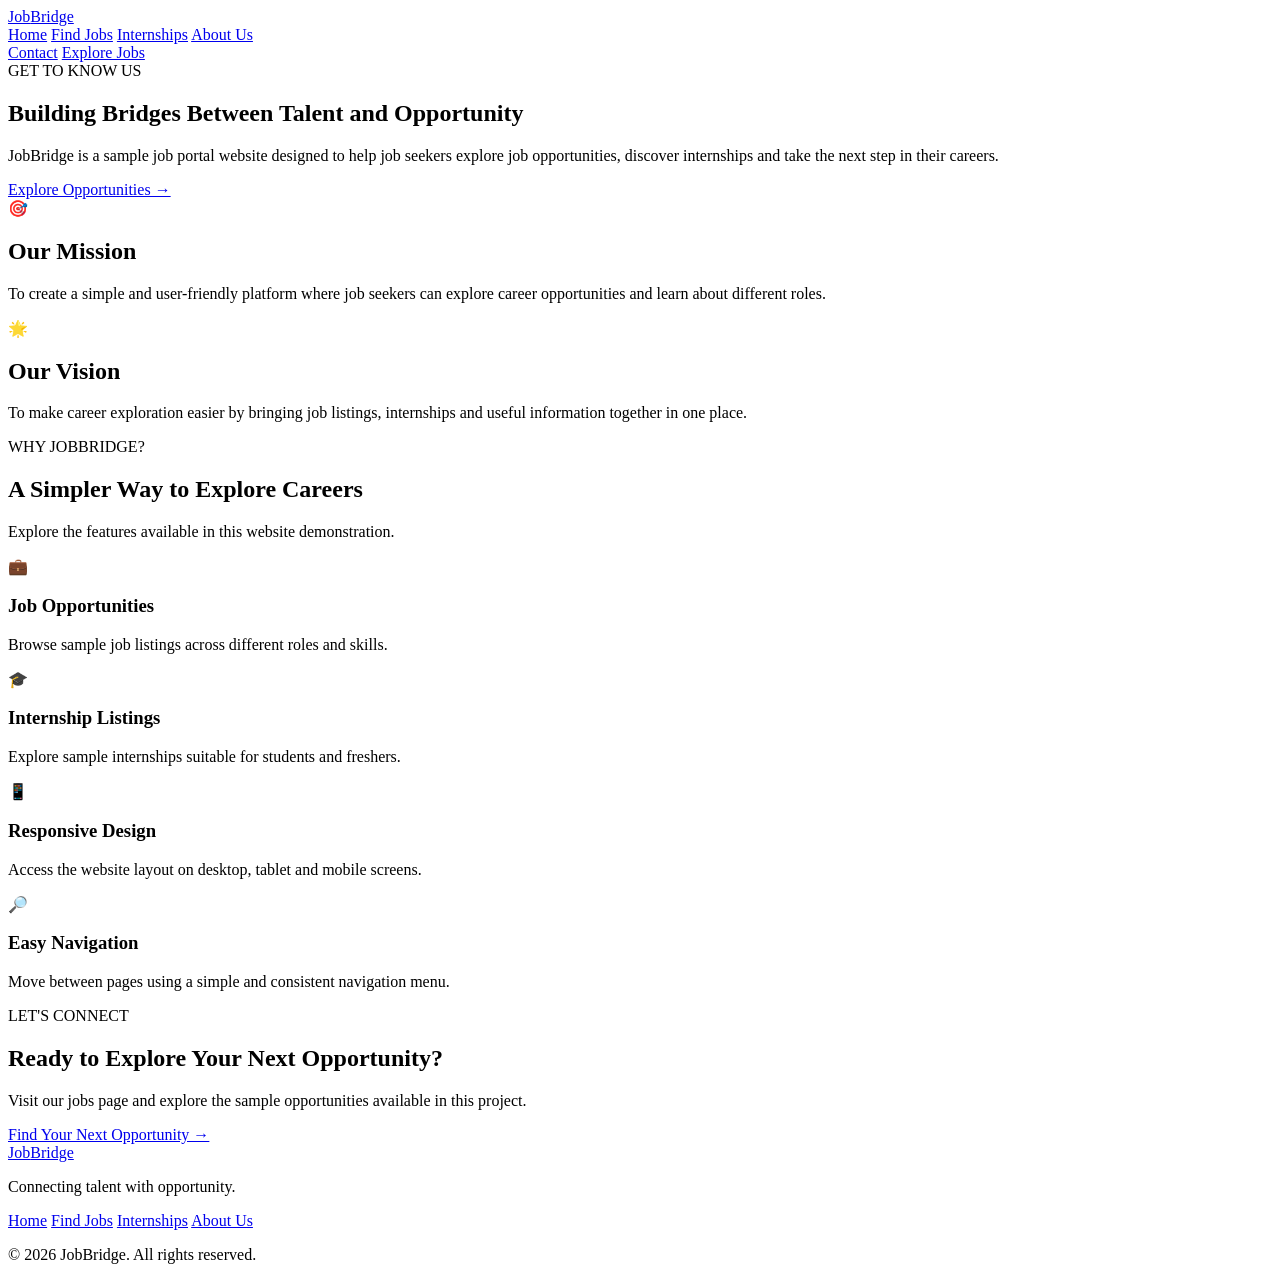
==== about.html @ 2a0fb878 "Add files via upload" ====
<!DOCTYPE html>
<html lang="en">
<head>
    <meta charset="UTF-8">
    <meta name="viewport" content="width=device-width, initial-scale=1.0">
    <title>About Us | JobBridge</title>
    <meta name="description" content="Learn about JobBridge and our mission to connect job seekers with career opportunities.">
    <link rel="stylesheet" href="css/style.css">
</head>
<body>

    <!-- Navbar -->
    <header class="navbar">
        <a href="index.html" class="logo">Job<span>Bridge</span></a>

        <nav class="nav-links">
            <a href="index.html">Home</a>
            <a href="jobs.html">Find Jobs</a>
            <a href="internships.html">Internships</a>
            <a href="about.html" class="active">About Us</a>
        </nav>

        <div class="nav-buttons">
            <a href="#contact" class="login-btn">Contact</a>
            <a href="jobs.html" class="register-btn">Explore Jobs</a>
        </div>
    </header>

    <!-- About Hero -->
    <section class="about-hero">
        <span class="about-eyebrow">GET TO KNOW US</span>

        <h1>Building Bridges Between <span>Talent and Opportunity</span></h1>

        <p>
            JobBridge is a sample job portal website designed to help job seekers
            explore job opportunities, discover internships and take the next
            step in their careers.
        </p>

        <a href="jobs.html" class="about-cta">Explore Opportunities →</a>
    </section>

    <!-- Mission and Vision -->
    <section class="about-mission">

        <article class="mission-card">
            <div class="mission-icon">🎯</div>
            <h2>Our Mission</h2>
            <p>
                To create a simple and user-friendly platform where job seekers
                can explore career opportunities and learn about different roles.
            </p>
        </article>

        <article class="mission-card">
            <div class="mission-icon">🌟</div>
            <h2>Our Vision</h2>
            <p>
                To make career exploration easier by bringing job listings,
                internships and useful information together in one place.
            </p>
        </article>

    </section>

    <!-- Why Choose Us -->
    <section class="about-features">

        <div class="about-section-heading">
            <span>WHY JOBBRIDGE?</span>
            <h2>A Simpler Way to Explore Careers</h2>
            <p>Explore the features available in this website demonstration.</p>
        </div>

        <div class="about-feature-grid">

            <article class="about-feature-card">
                <div class="feature-icon">💼</div>
                <h3>Job Opportunities</h3>
                <p>Browse sample job listings across different roles and skills.</p>
            </article>

            <article class="about-feature-card">
                <div class="feature-icon">🎓</div>
                <h3>Internship Listings</h3>
                <p>Explore sample internships suitable for students and freshers.</p>
            </article>

            <article class="about-feature-card">
                <div class="feature-icon">📱</div>
                <h3>Responsive Design</h3>
                <p>Access the website layout on desktop, tablet and mobile screens.</p>
            </article>

            <article class="about-feature-card">
                <div class="feature-icon">🔎</div>
                <h3>Easy Navigation</h3>
                <p>Move between pages using a simple and consistent navigation menu.</p>
            </article>

        </div>

    </section>

    <!-- Contact Section -->
    <section class="about-contact" id="contact">
        <span>LET'S CONNECT</span>
        <h2>Ready to Explore Your Next Opportunity?</h2>
        <p>
            Visit our jobs page and explore the sample opportunities available
            in this project.
        </p>
        <a href="jobs.html" class="about-cta">Find Your Next Opportunity →</a>
    </section>

    <!-- Footer -->
    <footer class="footer">
        <a href="index.html" class="logo">Job<span>Bridge</span></a>
        <p>Connecting talent with opportunity.</p>

        <div class="about-footer-links">
            <a href="index.html">Home</a>
            <a href="jobs.html">Find Jobs</a>
            <a href="internships.html">Internships</a>
            <a href="about.html">About Us</a>
        </div>

        <p class="copyright">© 2026 JobBridge. All rights reserved.</p>
    </footer>

</body>
</html>
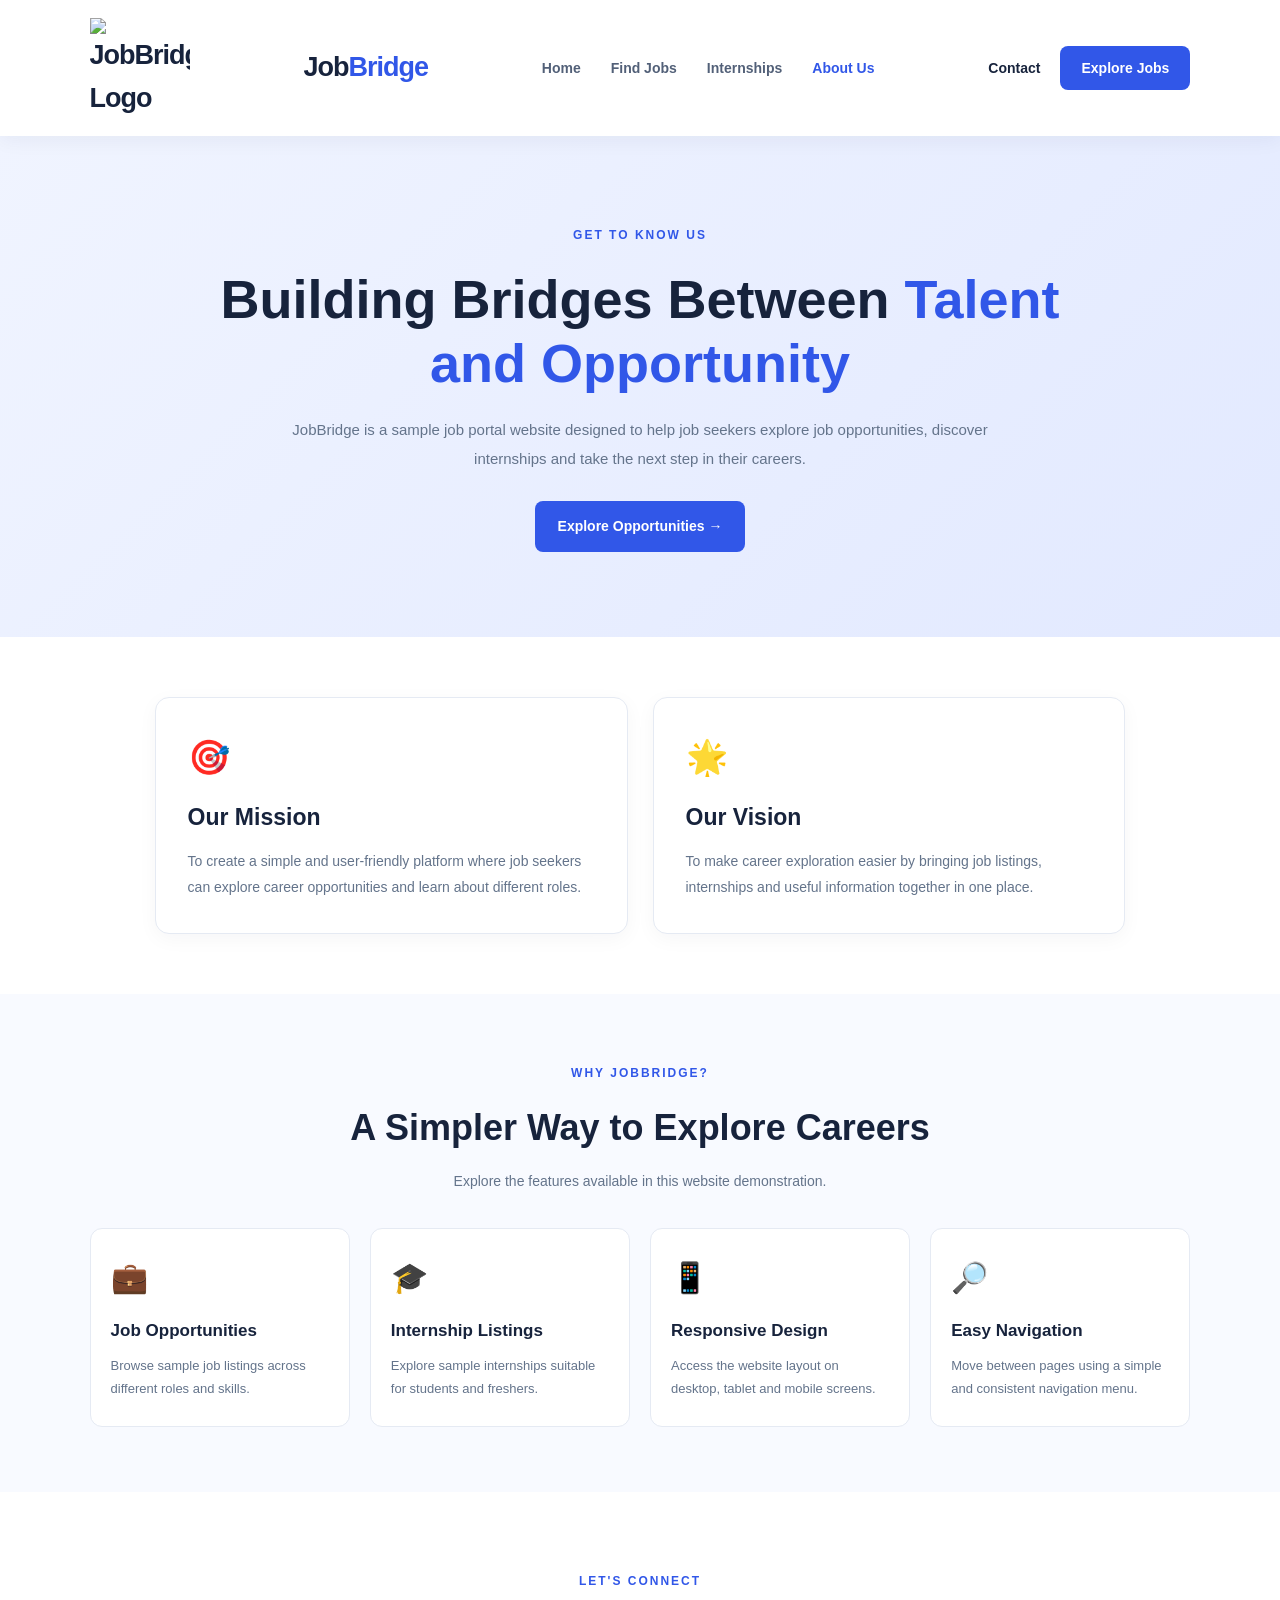
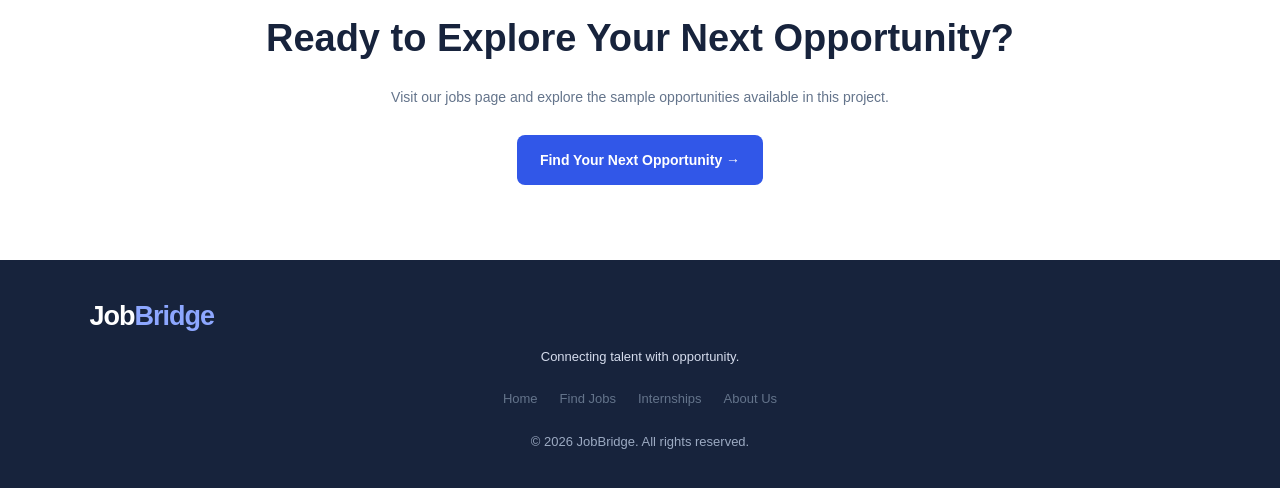
==== commit bf215615: "Update JobBridge design and logo" ====
--- a/about.html
+++ b/about.html
@@ -12,6 +12,9 @@
 
     <!-- Navbar -->
     <header class="navbar">
+        <a href="index.html" class="logo">
+    <img src="images/jobbridge-logo.png" alt="JobBridge Logo">
+</a>
         <a href="index.html" class="logo">Job<span>Bridge</span></a>
 
         <nav class="nav-links">
--- a/css/style.css
+++ b/css/style.css
@@ -0,0 +1,1538 @@
+
+/* ===== Global Styles ===== */
+* {
+    margin: 0;
+    padding: 0;
+    box-sizing: border-box;
+}
+
+:root {
+    --primary: #3157e8;
+    --primary-dark: #203fbd;
+    --dark: #17233c;
+    --text: #64748b;
+    --light: #f5f7ff;
+    --white: #ffffff;
+}
+
+html {
+    scroll-behavior: smooth;
+}
+
+body {
+    font-family: Arial, sans-serif;
+    color: var(--dark);
+    background: var(--white);
+    line-height: 1.6;
+}
+
+a {
+    text-decoration: none;
+    color: inherit;
+}
+
+button,
+input {
+    font: inherit;
+}
+
+/* ===== Navbar ===== */
+.navbar {
+    min-height: 82px;
+    padding: 18px 7%;
+    display: flex;
+    align-items: center;
+    justify-content: space-between;
+    gap: 25px;
+    background: var(--white);
+    box-shadow: 0 3px 20px rgba(23, 35, 60, 0.06);
+    position: relative;
+    z-index: 10;
+}
+
+.logo {
+    font-size: 27px;
+    font-weight: 800;
+    letter-spacing: -1px;
+    color: var(--dark);
+}
+
+.logo span {
+    color: var(--primary);
+}
+
+.nav-links {
+    display: flex;
+    align-items: center;
+    gap: 30px;
+}
+
+.nav-links a {
+    color: #526078;
+    font-size: 14px;
+    font-weight: 600;
+    transition: color 0.3s ease;
+}
+
+.nav-links a:hover,
+.nav-links a.active {
+    color: var(--primary);
+}
+
+.nav-buttons {
+    display: flex;
+    align-items: center;
+    gap: 20px;
+    font-size: 14px;
+    font-weight: 700;
+}
+
+.login-btn {
+    color: var(--dark);
+}
+
+.register-btn {
+    background: var(--primary);
+    color: var(--white);
+    padding: 11px 21px;
+    border-radius: 8px;
+    transition: background 0.3s, transform 0.3s;
+}
+
+.register-btn:hover {
+    background: var(--primary-dark);
+    transform: translateY(-2px);
+}
+
+/* ===== Hero Section ===== */
+.hero {
+    padding: 85px 7% 65px;
+    background:
+        radial-gradient(
+            circle at 85% 20%,
+            rgba(112, 145, 255, 0.19),
+            transparent 30%
+        ),
+        linear-gradient(135deg, #f5f7ff, #edf1ff);
+    text-align: center;
+}
+
+.hero-content {
+    max-width: 1100px;
+    margin: auto;
+}
+
+.hero-tag {
+    display: inline-block;
+    padding: 7px 15px;
+    border-radius: 30px;
+    background: #e1e8ff;
+    color: var(--primary);
+    font-size: 12px;
+    font-weight: 800;
+    letter-spacing: 1.5px;
+}
+
+.hero h1 {
+    font-size: clamp(36px, 5vw, 60px);
+    line-height: 1.15;
+    letter-spacing: -2px;
+    margin: 24px 0 18px;
+    color: var(--dark);
+}
+
+.hero h1 span {
+    color: var(--primary);
+}
+
+.hero-content > p {
+    max-width: 650px;
+    margin: 0 auto 32px;
+    color: var(--text);
+    font-size: 17px;
+}
+
+/* ===== Search Form ===== */
+.search-box {
+    max-width: 1000px;
+    margin: 0 auto;
+    padding: 12px;
+    display: grid;
+    grid-template-columns: 1fr 1fr auto;
+    align-items: center;
+    gap: 12px;
+    background: var(--white);
+    border: 1px solid #e7eaf4;
+    border-radius: 15px;
+    box-shadow: 0 15px 45px rgba(41, 64, 135, 0.10);
+    text-align: left;
+}
+
+.search-field {
+    padding: 8px 15px;
+    display: flex;
+    flex-direction: column;
+    gap: 4px;
+}
+
+.search-field + .search-field {
+    border-left: 1px solid #e5e7eb;
+}
+
+.search-field label {
+    font-size: 12px;
+    font-weight: 700;
+    color: var(--dark);
+}
+
+.search-field input {
+    width: 100%;
+    min-width: 0;
+    border: none;
+    outline: none;
+    color: var(--dark);
+    font-size: 14px;
+    background: transparent;
+}
+
+.search-btn {
+    padding: 17px 24px;
+    border: none;
+    border-radius: 9px;
+    background: var(--primary);
+    color: var(--white);
+    font-weight: 700;
+    cursor: pointer;
+    transition: background 0.3s, transform 0.3s;
+}
+
+.search-btn:hover {
+    background: var(--primary-dark);
+    transform: translateY(-2px);
+}
+
+/* ===== Hero Statistics ===== */
+.hero-stats {
+    display: flex;
+    justify-content: center;
+    gap: 75px;
+    margin-top: 38px;
+}
+
+.hero-stats div {
+    display: flex;
+    flex-direction: column;
+}
+
+.hero-stats strong {
+    color: var(--dark);
+    font-size: 25px;
+}
+
+.hero-stats span {
+    color: var(--text);
+    font-size: 13px;
+}
+
+/* ===== Featured Jobs ===== */
+.featured-section {
+    padding: 75px 7%;
+}
+
+.section-heading {
+    text-align: center;
+    margin-bottom: 38px;
+}
+
+.section-heading > span {
+    color: var(--primary);
+    font-size: 12px;
+    font-weight: 800;
+    letter-spacing: 2px;
+}
+
+.section-heading h2 {
+    font-size: 36px;
+    margin: 8px 0;
+    color: var(--dark);
+}
+
+.section-heading p {
+    color: var(--text);
+    font-size: 15px;
+}
+
+.job-grid {
+    display: grid;
+    grid-template-columns: repeat(3, minmax(0, 1fr));
+    gap: 24px;
+    max-width: 1200px;
+    margin: auto;
+}
+
+.job-card {
+    padding: 25px;
+    background: var(--white);
+    border: 1px solid #e7eaf2;
+    border-radius: 15px;
+    box-shadow: 0 5px 20px rgba(23, 35, 60, 0.04);
+    transition: transform 0.3s, box-shadow 0.3s;
+}
+
+.job-card:hover {
+    transform: translateY(-7px);
+    box-shadow: 0 15px 35px rgba(23, 35, 60, 0.10);
+}
+
+.company-icon {
+    width: 48px;
+    height: 48px;
+    display: grid;
+    place-items: center;
+    border-radius: 12px;
+    background: #e2eaff;
+    color: var(--primary);
+    font-size: 23px;
+    font-weight: 800;
+    margin-bottom: 18px;
+}
+
+.company-icon.purple {
+    background: #eee5ff;
+    color: #8146d9;
+}
+
+.company-icon.orange {
+    background: #fff0df;
+    color: #e58b22;
+}
+
+.job-card h3 {
+    font-size: 19px;
+    margin-bottom: 5px;
+}
+
+.company-name,
+.job-location {
+    font-size: 13px;
+    color: var(--text);
+    margin-bottom: 9px;
+}
+
+.job-location {
+    margin-top: 15px;
+}
+
+.job-info {
+    display: flex;
+    gap: 8px;
+    flex-wrap: wrap;
+    margin: 17px 0;
+}
+
+.job-info span {
+    padding: 5px 10px;
+    border-radius: 6px;
+    background: #eef2ff;
+    color: var(--primary);
+    font-size: 11px;
+    font-weight: 700;
+}
+
+.job-bottom {
+    border-top: 1px solid #edf0f5;
+    padding-top: 17px;
+    display: flex;
+    justify-content: space-between;
+    align-items: center;
+    gap: 10px;
+}
+
+.job-bottom strong {
+    color: var(--dark);
+    font-size: 14px;
+}
+
+.job-bottom a {
+    color: var(--primary);
+    font-size: 12px;
+    font-weight: 700;
+}
+
+.job-bottom a:hover {
+    text-decoration: underline;
+}
+
+/* ===== Footer ===== */
+.footer {
+    padding: 35px 7%;
+    background: #17233c;
+    color: #d5dced;
+    text-align: center;
+}
+
+.footer .logo {
+    color: var(--white);
+}
+
+.footer .logo span {
+    color: #8da7ff;
+}
+
+.footer p {
+    font-size: 13px;
+    margin-top: 8px;
+}
+
+.footer .copyright {
+    margin-top: 20px;
+    color: #9caac2;
+}
+
+/* ===== Responsive Design ===== */
+@media (max-width: 900px) {
+    .navbar {
+        flex-wrap: wrap;
+        justify-content: space-between;
+    }
+
+    .nav-links {
+        order: 3;
+        width: 100%;
+        justify-content: center;
+        gap: 22px;
+        flex-wrap: wrap;
+    }
+
+    .hero-stats {
+        gap: 35px;
+    }
+
+    .job-grid {
+        grid-template-columns: repeat(2, minmax(0, 1fr));
+    }
+}
+
+@media (max-width: 600px) {
+    .navbar {
+        padding: 15px 5%;
+        gap: 15px;
+    }
+
+    .logo {
+        font-size: 23px;
+    }
+
+    .nav-buttons {
+        gap: 12px;
+        font-size: 12px;
+    }
+
+    .register-btn {
+        padding: 9px 12px;
+    }
+
+    .nav-links {
+        gap: 14px;
+    }
+
+    .nav-links a {
+        font-size: 12px;
+    }
+
+    .hero {
+        padding: 60px 5% 45px;
+    }
+
+    .hero h1 {
+        letter-spacing: -1px;
+    }
+
+    .hero-content > p {
+        font-size: 15px;
+    }
+
+    .search-box {
+        grid-template-columns: 1fr;
+        padding: 15px;
+    }
+
+    .search-field + .search-field {
+        border-left: none;
+        border-top: 1px solid #e5e7eb;
+        padding-top: 15px;
+    }
+
+    .search-btn {
+        width: 100%;
+    }
+
+    .hero-stats {
+        gap: 20px;
+    }
+
+    .hero-stats strong {
+        font-size: 19px;
+    }
+
+    .hero-stats span {
+        font-size: 10px;
+    }
+
+    .featured-section {
+        padding: 50px 5%;
+    }
+
+    .section-heading h2 {
+        font-size: 29px;
+    }
+
+    .job-grid {
+        grid-template-columns: 1fr;
+    }
+}
+
+
+/* ===== Jobs Page Hero ===== */
+.jobs-hero {
+    padding: 55px 7% 45px;
+    text-align: center;
+    background: linear-gradient(135deg, #f0f4ff, #e6ecff);
+}
+
+.jobs-hero > span {
+    color: var(--primary);
+    font-size: 12px;
+    font-weight: 800;
+    letter-spacing: 2px;
+}
+
+.jobs-hero h1 {
+    margin: 12px 0;
+    color: var(--dark);
+    font-size: clamp(32px, 4vw, 46px);
+}
+
+.jobs-hero > p {
+    color: var(--text);
+    margin-bottom: 25px;
+}
+
+.jobs-search {
+    max-width: 850px;
+    margin: auto;
+    padding: 10px;
+    display: grid;
+    grid-template-columns: 1fr 1fr auto;
+    gap: 10px;
+    background: var(--white);
+    border-radius: 12px;
+    box-shadow: 0 8px 30px rgba(23, 35, 60, 0.08);
+}
+
+.jobs-search input {
+    min-width: 0;
+    padding: 14px;
+    border: 1px solid #e5e9f2;
+    border-radius: 7px;
+    outline: none;
+}
+
+.jobs-search input:focus {
+    border-color: var(--primary);
+}
+
+.jobs-search button {
+    padding: 13px 22px;
+    border: none;
+    border-radius: 7px;
+    background: var(--primary);
+    color: white;
+    font-weight: 700;
+    cursor: pointer;
+    transition: background 0.3s;
+}
+
+.jobs-search button:hover {
+    background: var(--primary-dark);
+}
+
+/* ===== Jobs Layout ===== */
+.jobs-layout {
+    max-width: 1400px;
+    margin: auto;
+    padding: 45px 7%;
+    display: grid;
+    grid-template-columns: 240px minmax(0, 1fr);
+    gap: 30px;
+    align-items: start;
+}
+
+/* ===== Filter Sidebar ===== */
+.filter-sidebar {
+    padding: 25px;
+    background: var(--white);
+    border: 1px solid #e6eaf2;
+    border-radius: 13px;
+    box-shadow: 0 5px 20px rgba(23, 35, 60, 0.04);
+}
+
+.filter-sidebar h2 {
+    font-size: 21px;
+    margin-bottom: 22px;
+}
+
+.filter-group {
+    padding: 20px 0;
+    border-top: 1px solid #edf0f5;
+}
+
+.filter-group h3 {
+    font-size: 15px;
+    margin-bottom: 13px;
+}
+
+.filter-group label {
+    display: flex;
+    align-items: center;
+    gap: 9px;
+    margin: 12px 0;
+    color: var(--text);
+    font-size: 13px;
+    cursor: pointer;
+}
+
+.filter-group input {
+    accent-color: var(--primary);
+    cursor: pointer;
+}
+
+/* ===== Job Results ===== */
+.jobs-results-heading {
+    display: flex;
+    justify-content: space-between;
+    align-items: center;
+    gap: 15px;
+    margin-bottom: 25px;
+}
+
+.jobs-results-heading h2 {
+    font-size: 24px;
+    margin-bottom: 5px;
+}
+
+.jobs-results-heading p {
+    color: var(--text);
+    font-size: 13px;
+}
+
+.results-badge {
+    padding: 8px 12px;
+    background: #eaf0ff;
+    color: var(--primary);
+    border-radius: 7px;
+    font-size: 12px;
+    font-weight: 700;
+    white-space: nowrap;
+}
+
+.jobs-list {
+    display: grid;
+    grid-template-columns: repeat(2, minmax(0, 1fr));
+    gap: 20px;
+}
+
+/* ===== Individual Listing Card ===== */
+.listing-card {
+    min-width: 0;
+    padding: 22px;
+    background: var(--white);
+    border: 1px solid #e5eaf3;
+    border-radius: 13px;
+    box-shadow: 0 4px 15px rgba(23, 35, 60, 0.04);
+    transition: transform 0.3s, box-shadow 0.3s;
+}
+
+.listing-card:hover {
+    transform: translateY(-5px);
+    box-shadow: 0 12px 28px rgba(23, 35, 60, 0.09);
+}
+
+.listing-top {
+    display: flex;
+    justify-content: space-between;
+    align-items: center;
+    gap: 10px;
+    margin-bottom: 17px;
+}
+
+.listing-top .company-icon {
+    flex-shrink: 0;
+    margin-bottom: 0;
+}
+
+.job-badge {
+    padding: 6px 9px;
+    border-radius: 6px;
+    background: #e5edff;
+    color: #3157e8;
+    font-size: 11px;
+    font-weight: 700;
+}
+
+.job-badge.remote {
+    background: #dcfce7;
+    color: #15803d;
+}
+
+.job-badge.internship-badge {
+    background: #fff0d9;
+    color: #b76b09;
+}
+
+.company-icon.green {
+    background: #dcfce7;
+    color: #15803d;
+}
+
+.company-icon.pink {
+    background: #ffe4ef;
+    color: #be185d;
+}
+
+.company-icon.teal {
+    background: #d9f8f5;
+    color: #0f766e;
+}
+
+.listing-card h3 {
+    font-size: 18px;
+    line-height: 1.4;
+    margin-bottom: 5px;
+}
+
+.listing-description {
+    margin-top: 13px;
+    min-height: 42px;
+    color: var(--text);
+    font-size: 13px;
+}
+
+.listing-bottom {
+    display: flex;
+    justify-content: space-between;
+    align-items: center;
+    flex-wrap: wrap;
+    gap: 10px;
+    padding-top: 17px;
+    margin-top: 15px;
+    border-top: 1px solid #edf0f5;
+}
+
+.listing-bottom strong {
+    color: var(--dark);
+    font-size: 15px;
+}
+
+.details-btn {
+    color: var(--primary);
+    font-size: 12px;
+    font-weight: 700;
+}
+
+.details-btn:hover {
+    text-decoration: underline;
+}
+
+.posted-date {
+    margin-top: 12px;
+    color: #94a3b8;
+    font-size: 11px;
+}
+
+/* ===== Responsive Jobs Page ===== */
+@media (max-width: 1000px) {
+    .jobs-layout {
+        grid-template-columns: 200px minmax(0, 1fr);
+        padding-left: 4%;
+        padding-right: 4%;
+        gap: 20px;
+    }
+
+    .jobs-list {
+        grid-template-columns: 1fr;
+    }
+}
+
+@media (max-width: 650px) {
+    .jobs-hero {
+        padding: 40px 5%;
+    }
+
+    .jobs-search {
+        grid-template-columns: 1fr;
+    }
+
+    .jobs-layout {
+        grid-template-columns: 1fr;
+        padding: 30px 5%;
+    }
+
+    .filter-sidebar {
+        padding: 20px;
+    }
+
+    .jobs-results-heading {
+        align-items: flex-start;
+        flex-direction: column;
+    }
+}
+
+
+/* ===== Job Details Page ===== */
+
+.detail-hero {
+    padding: 45px 7% 55px;
+    background: linear-gradient(135deg, #f1f5ff, #e5ebff);
+    text-align: center;
+}
+
+.back-link {
+    display: block;
+    max-width: 1100px;
+    margin: 0 auto 30px;
+    text-align: left;
+    color: var(--primary);
+    font-size: 14px;
+    font-weight: 700;
+}
+
+.back-link:hover {
+    text-decoration: underline;
+}
+
+.detail-company-icon {
+    width: 70px;
+    height: 70px;
+    display: grid;
+    place-items: center;
+    margin: 0 auto 18px;
+    border-radius: 18px;
+    background: #dfe7ff;
+    color: var(--primary);
+    font-size: 32px;
+    font-weight: 800;
+}
+
+.detail-tag {
+    display: inline-block;
+    padding: 7px 13px;
+    border-radius: 20px;
+    background: #dfe7ff;
+    color: var(--primary);
+    font-size: 11px;
+    font-weight: 800;
+    letter-spacing: 1px;
+}
+
+.detail-hero h1 {
+    margin: 15px 0 8px;
+    color: var(--dark);
+    font-size: clamp(32px, 4vw, 45px);
+}
+
+.detail-company {
+    color: var(--text);
+    font-size: 16px;
+}
+
+.detail-meta {
+    display: flex;
+    justify-content: center;
+    flex-wrap: wrap;
+    gap: 12px;
+    margin-top: 22px;
+}
+
+.detail-meta span {
+    padding: 9px 14px;
+    border: 1px solid #e0e6f5;
+    border-radius: 8px;
+    background: white;
+    color: #475569;
+    font-size: 13px;
+}
+
+/* Main Details Layout */
+
+.detail-layout {
+    max-width: 1250px;
+    margin: 0 auto;
+    padding: 45px 7%;
+    display: grid;
+    grid-template-columns: minmax(0, 1fr) 320px;
+    align-items: start;
+    gap: 28px;
+}
+
+.detail-content {
+    display: grid;
+    gap: 22px;
+    min-width: 0;
+}
+
+.detail-card {
+    padding: 27px;
+    border: 1px solid #e5eaf3;
+    border-radius: 13px;
+    background: white;
+    box-shadow: 0 5px 18px rgba(23, 35, 60, 0.04);
+}
+
+.detail-card h2 {
+    margin-bottom: 16px;
+    font-size: 21px;
+    color: var(--dark);
+}
+
+.detail-card p,
+.detail-card li {
+    color: var(--text);
+    font-size: 14px;
+    line-height: 1.9;
+}
+
+.detail-card ul {
+    padding-left: 22px;
+}
+
+.detail-card li {
+    padding-left: 5px;
+    margin-bottom: 8px;
+}
+
+/* Required Skills */
+
+.skills-list {
+    display: flex;
+    flex-wrap: wrap;
+    gap: 10px;
+}
+
+.skills-list span {
+    padding: 9px 13px;
+    border-radius: 7px;
+    background: #eef2ff;
+    color: var(--primary);
+    font-size: 13px;
+    font-weight: 700;
+}
+
+/* Job Overview Sidebar */
+
+.apply-sidebar {
+    min-width: 0;
+}
+
+.apply-card {
+    padding: 25px;
+    border: 1px solid #e5eaf3;
+    border-radius: 13px;
+    background: white;
+    box-shadow: 0 8px 25px rgba(23, 35, 60, 0.06);
+    position: sticky;
+    top: 20px;
+}
+
+.apply-card h2 {
+    margin-bottom: 20px;
+    font-size: 21px;
+}
+
+.overview-item {
+    display: flex;
+    flex-direction: column;
+    gap: 4px;
+    padding: 14px 0;
+    border-bottom: 1px solid #edf0f5;
+}
+
+.overview-item span {
+    color: var(--text);
+    font-size: 12px;
+}
+
+.overview-item strong {
+    color: var(--dark);
+    font-size: 14px;
+}
+
+.apply-btn {
+    display: block;
+    margin-top: 22px;
+    padding: 14px;
+    border-radius: 8px;
+    background: var(--primary);
+    color: white;
+    text-align: center;
+    font-size: 14px;
+    font-weight: 700;
+    transition: background 0.3s, transform 0.3s;
+}
+
+.apply-btn:hover {
+    background: var(--primary-dark);
+    transform: translateY(-2px);
+}
+
+.apply-note {
+    margin-top: 14px;
+    color: #94a3b8;
+    font-size: 11px;
+    line-height: 1.6;
+    text-align: center;
+}
+
+/* Responsive Details Page */
+
+@media (max-width: 850px) {
+    .detail-layout {
+        grid-template-columns: 1fr;
+        padding: 30px 5%;
+    }
+
+    .apply-sidebar {
+        order: -1;
+    }
+
+    .apply-card {
+        position: static;
+    }
+}
+
+@media (max-width: 600px) {
+    .detail-hero {
+        padding: 30px 5% 40px;
+    }
+
+    .detail-meta {
+        gap: 8px;
+    }
+
+    .detail-meta span {
+        font-size: 11px;
+    }
+
+    .detail-card {
+        padding: 20px;
+    }
+
+    .detail-card h2 {
+        font-size: 19px;
+    }
+}
+
+
+/* ===== Internship Hero ===== */
+.internship-hero {
+    padding: 65px 7%;
+    text-align: center;
+    background: linear-gradient(135deg, #f1f5ff, #e7eaff);
+}
+
+.internship-hero > span {
+    color: var(--primary);
+    font-size: 12px;
+    font-weight: 800;
+    letter-spacing: 2px;
+}
+
+.internship-hero h1 {
+    max-width: 850px;
+    margin: 18px auto;
+    color: var(--dark);
+    font-size: clamp(32px, 4.5vw, 48px);
+    line-height: 1.2;
+}
+
+.internship-hero h1 span {
+    color: var(--primary);
+}
+
+.internship-hero > p {
+    max-width: 650px;
+    margin: 0 auto 28px;
+    color: var(--text);
+    font-size: 15px;
+}
+
+.internship-search {
+    max-width: 900px;
+    margin: auto;
+    padding: 10px;
+    display: grid;
+    grid-template-columns: 1fr 1fr auto;
+    gap: 10px;
+    background: white;
+    border-radius: 12px;
+    box-shadow: 0 8px 30px rgba(23, 35, 60, 0.08);
+}
+
+.internship-search input {
+    min-width: 0;
+    padding: 14px;
+    border: 1px solid #e5e9f2;
+    border-radius: 7px;
+    outline: none;
+}
+
+.internship-search input:focus {
+    border-color: var(--primary);
+}
+
+.internship-search button {
+    padding: 14px 20px;
+    border: none;
+    border-radius: 7px;
+    background: var(--primary);
+    color: white;
+    font-weight: 700;
+    cursor: pointer;
+}
+
+.internship-search button:hover {
+    background: var(--primary-dark);
+}
+
+/* ===== Internship Benefits ===== */
+.internship-benefits {
+    max-width: 1200px;
+    margin: auto;
+    padding: 45px 7%;
+    display: grid;
+    grid-template-columns: repeat(3, minmax(0, 1fr));
+    gap: 25px;
+}
+
+.internship-benefits article {
+    padding: 25px;
+    border: 1px solid #e6eaf2;
+    border-radius: 12px;
+    text-align: center;
+    background: white;
+    transition: transform 0.3s, box-shadow 0.3s;
+}
+
+.internship-benefits article:hover {
+    transform: translateY(-5px);
+    box-shadow: 0 10px 25px rgba(23, 35, 60, 0.08);
+}
+
+.benefit-icon {
+    margin-bottom: 12px;
+    font-size: 32px;
+}
+
+.internship-benefits h3 {
+    margin-bottom: 8px;
+    font-size: 18px;
+}
+
+.internship-benefits p {
+    color: var(--text);
+    font-size: 13px;
+}
+
+/* ===== Internship Listings ===== */
+.internship-section {
+    padding: 35px 7% 70px;
+    background: #fafbff;
+}
+
+.internship-grid {
+    max-width: 1200px;
+    margin: auto;
+    display: grid;
+    grid-template-columns: repeat(3, minmax(0, 1fr));
+    gap: 22px;
+}
+
+.internship-card {
+    min-width: 0;
+    padding: 24px;
+    border: 1px solid #e5eaf3;
+    border-radius: 13px;
+    background: white;
+    box-shadow: 0 4px 16px rgba(23, 35, 60, 0.04);
+    transition: transform 0.3s, box-shadow 0.3s;
+}
+
+.internship-card:hover {
+    transform: translateY(-6px);
+    box-shadow: 0 12px 28px rgba(23, 35, 60, 0.09);
+}
+
+.internship-card-top {
+    display: flex;
+    align-items: center;
+    justify-content: space-between;
+    gap: 10px;
+    margin-bottom: 18px;
+}
+
+.internship-card-top .company-icon {
+    flex-shrink: 0;
+    margin-bottom: 0;
+}
+
+.internship-label {
+    padding: 6px 10px;
+    border-radius: 6px;
+    background: #dcfce7;
+    color: #15803d;
+    font-size: 11px;
+    font-weight: 700;
+}
+
+.internship-label.hybrid-label {
+    background: #fff0d9;
+    color: #b76b09;
+}
+
+.internship-card h3 {
+    margin-bottom: 6px;
+    font-size: 18px;
+    line-height: 1.4;
+}
+
+.internship-card .skills-list {
+    margin-top: 18px;
+}
+
+.internship-card .skills-list span {
+    font-size: 11px;
+    padding: 7px 9px;
+}
+
+.internship-card-bottom {
+    display: flex;
+    justify-content: space-between;
+    align-items: center;
+    gap: 12px;
+    margin-top: 20px;
+    padding-top: 17px;
+    border-top: 1px solid #edf0f5;
+}
+
+.internship-card-bottom strong {
+    font-size: 13px;
+    color: var(--dark);
+}
+
+.internship-card-bottom p {
+    margin-top: 5px;
+    color: var(--text);
+    font-size: 11px;
+}
+
+.internship-card-bottom a {
+    color: var(--primary);
+    font-size: 12px;
+    font-weight: 700;
+    white-space: nowrap;
+}
+
+.internship-card-bottom a:hover {
+    text-decoration: underline;
+}
+
+.demo-disclaimer {
+    max-width: 1200px;
+    margin: 30px auto 0;
+    color: var(--text);
+    font-size: 12px;
+    text-align: center;
+}
+
+/* ===== Internship Responsive Design ===== */
+@media (max-width: 950px) {
+    .internship-grid {
+        grid-template-columns: repeat(2, minmax(0, 1fr));
+    }
+
+    .internship-benefits {
+        padding-left: 5%;
+        padding-right: 5%;
+        gap: 15px;
+    }
+}
+
+@media (max-width: 650px) {
+    .internship-hero {
+        padding: 45px 5%;
+    }
+
+    .internship-search {
+        grid-template-columns: 1fr;
+    }
+
+    .internship-benefits {
+        grid-template-columns: 1fr;
+    }
+
+    .internship-grid {
+        grid-template-columns: 1fr;
+    }
+
+    .internship-section {
+        padding: 30px 5% 50px;
+    }
+
+    .internship-card-bottom {
+        flex-wrap: wrap;
+    }
+}
+
+
+/* ===== About Us Hero ===== */
+
+.about-hero {
+    padding: 85px 7%;
+    text-align: center;
+    background: linear-gradient(135deg, #f0f4ff, #e2e9ff);
+}
+
+.about-eyebrow,
+.about-section-heading > span,
+.about-contact > span {
+    color: var(--primary);
+    font-size: 12px;
+    font-weight: 800;
+    letter-spacing: 2px;
+}
+
+.about-hero h1 {
+    max-width: 900px;
+    margin: 20px auto;
+    color: var(--dark);
+    font-size: clamp(34px, 5vw, 54px);
+    line-height: 1.2;
+}
+
+.about-hero h1 span {
+    color: var(--primary);
+}
+
+.about-hero > p {
+    max-width: 720px;
+    margin: 0 auto 28px;
+    color: var(--text);
+    font-size: 15px;
+    line-height: 1.9;
+}
+
+.about-cta {
+    display: inline-block;
+    padding: 14px 23px;
+    border-radius: 8px;
+    background: var(--primary);
+    color: white;
+    font-size: 14px;
+    font-weight: 700;
+    transition: transform 0.3s, background 0.3s;
+}
+
+.about-cta:hover {
+    transform: translateY(-3px);
+    background: var(--primary-dark);
+}
+
+/* ===== Mission and Vision ===== */
+
+.about-mission {
+    max-width: 1150px;
+    margin: auto;
+    padding: 60px 7%;
+    display: grid;
+    grid-template-columns: repeat(2, minmax(0, 1fr));
+    gap: 25px;
+}
+
+.mission-card {
+    padding: 32px;
+    border: 1px solid #e5eaf3;
+    border-radius: 14px;
+    background: white;
+    box-shadow: 0 5px 20px rgba(23, 35, 60, 0.04);
+    transition: transform 0.3s, box-shadow 0.3s;
+}
+
+.mission-card:hover {
+    transform: translateY(-5px);
+    box-shadow: 0 12px 28px rgba(23, 35, 60, 0.08);
+}
+
+.mission-icon {
+    margin-bottom: 15px;
+    font-size: 34px;
+}
+
+.mission-card h2 {
+    margin-bottom: 12px;
+    color: var(--dark);
+    font-size: 23px;
+}
+
+.mission-card p {
+    color: var(--text);
+    font-size: 14px;
+    line-height: 1.9;
+}
+
+/* ===== About Features ===== */
+
+.about-features {
+    padding: 65px 7%;
+    background: #f8faff;
+}
+
+.about-section-heading {
+    margin-bottom: 35px;
+    text-align: center;
+}
+
+.about-section-heading h2 {
+    margin: 14px 0;
+    color: var(--dark);
+    font-size: clamp(27px, 4vw, 36px);
+}
+
+.about-section-heading p {
+    color: var(--text);
+    font-size: 14px;
+}
+
+.about-feature-grid {
+    max-width: 1150px;
+    margin: auto;
+    display: grid;
+    grid-template-columns: repeat(4, minmax(0, 1fr));
+    gap: 20px;
+}
+
+.about-feature-card {
+    padding: 25px 20px;
+    border: 1px solid #e5eaf3;
+    border-radius: 12px;
+    background: white;
+    transition: transform 0.3s, box-shadow 0.3s;
+}
+
+.about-feature-card:hover {
+    transform: translateY(-5px);
+    box-shadow: 0 10px 25px rgba(23, 35, 60, 0.08);
+}
+
+.feature-icon {
+    margin-bottom: 15px;
+    font-size: 30px;
+}
+
+.about-feature-card h3 {
+    margin-bottom: 10px;
+    color: var(--dark);
+    font-size: 17px;
+}
+
+.about-feature-card p {
+    color: var(--text);
+    font-size: 13px;
+    line-height: 1.8;
+}
+
+/* ===== About Contact ===== */
+
+.about-contact {
+    padding: 75px 7%;
+    text-align: center;
+    background: white;
+}
+
+.about-contact h2 {
+    max-width: 750px;
+    margin: 16px auto;
+    color: var(--dark);
+    font-size: clamp(27px, 4vw, 38px);
+}
+
+.about-contact p {
+    max-width: 650px;
+    margin: 0 auto 25px;
+    color: var(--text);
+    font-size: 14px;
+    line-height: 1.8;
+}
+
+/* ===== About Footer ===== */
+
+.about-footer-links {
+    display: flex;
+    justify-content: center;
+    flex-wrap: wrap;
+    gap: 22px;
+    margin: 22px 0;
+}
+
+.about-footer-links a {
+    color: var(--text);
+    font-size: 13px;
+}
+
+.about-footer-links a:hover {
+    color: var(--primary);
+}
+
+/* ===== About Responsive Layout ===== */
+
+@media (max-width: 950px) {
+    .about-feature-grid {
+        grid-template-columns: repeat(2, minmax(0, 1fr));
+    }
+}
+
+@media (max-width: 600px) {
+    .about-hero {
+        padding: 55px 5%;
+    }
+
+    .about-mission {
+        grid-template-columns: 1fr;
+        padding: 35px 5%;
+    }
+
+    .about-features {
+        padding: 45px 5%;
+    }
+
+    .about-feature-grid {
+        grid-template-columns: 1fr;
+    }
+
+    .about-contact {
+        padding: 50px 5%;
+    }
+}
+
+.logo img {
+    width: 100px;
+    height: 100px;
+    object-fit: contain;
+    display: block;
+}
+
+.logo {
+    display: flex;
+    align-items: center;
+    text-decoration: none;
+}
+
